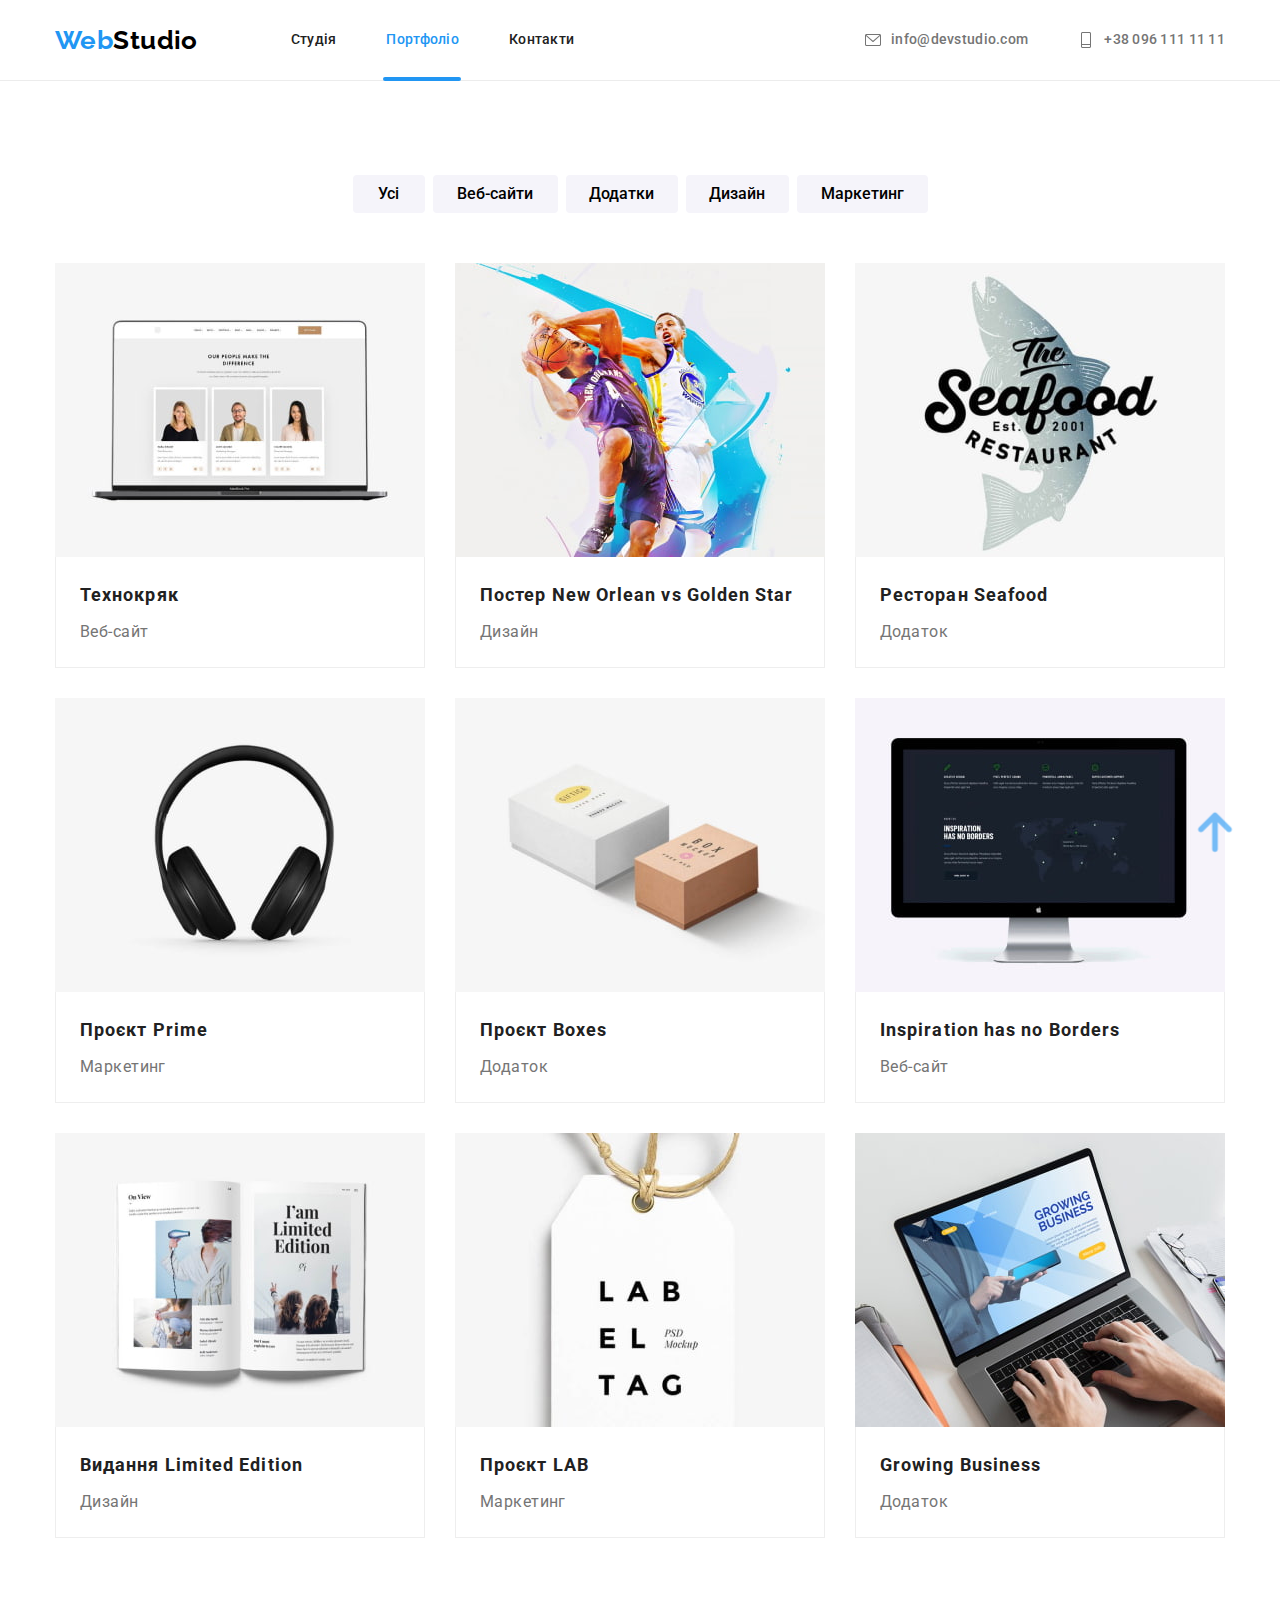
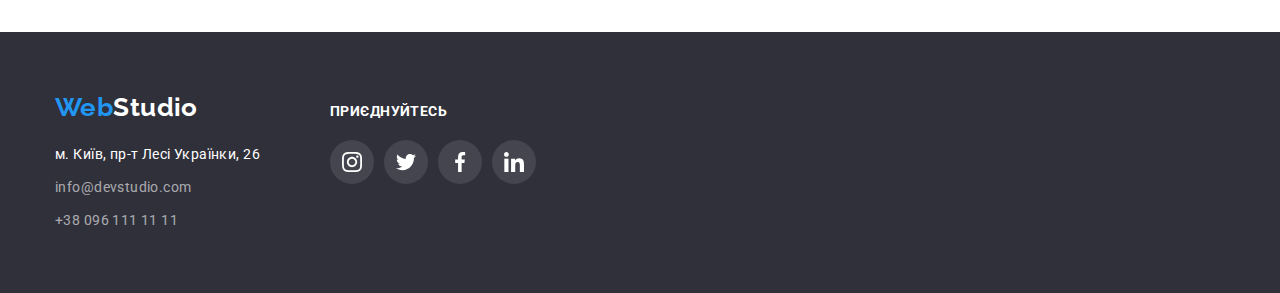
==== portfolio.html @ 7035fde2 "Initial commit" ====
<!DOCTYPE html>
<html lang="uk">
	<head>
		<meta charset="UTF-8" />
		<meta http-equiv="X-UA-Compatible" content="IE=edge" />
		<meta name="viewport" content="width=device-width, initial-scale=1.0" />
		<meta name="description" content="Веб Студія" />
		<title>Портфоліо</title>
		<link rel="preconnect" href="https://fonts.googleapis.com" />
		<link rel="preconnect" href="https://fonts.gstatic.com" crossorigin />
		<link href="https://fonts.googleapis.com/css2?family=Raleway:wght@700&family=Roboto:wght@400;500;700;900&display=swap" rel="stylesheet" />
		<link rel="stylesheet" href="https://cdnjs.cloudflare.com/ajax/libs/modern-normalize/1.1.0/modern-normalize.min.css">
		<link rel="stylesheet" href="./styles/styles.css" />
	</head>
	<body>
		<header class="header">
			<div class="container main-links">
			<nav
			class="main-nav">
				<a href="./index.html" class="logo" id="logo-up-link">
					<span class="logo-web">Web</span>Studio
				</a>
				<ul class="nav-list">
					<li class="nav-list-links"><a href="./index.html">Студія</a></li>
					<li class="nav-list-links"><a href="./portfolio.html" class="portfolio">Портфоліо</a></li>
					<li class="nav-list-links"><a href="">Контакти</a></li>
				</ul>
			</nav>

			<ul class="nav-contacts">
				<li class="nav-list-links"> 
				    <a href="mailto:info@devstudio.com"><svg class="nav-icon-mail">
					<use href="./images/icons-opt.svg#icon-envelope"></use></svg>info@devstudio.com</a>
			</li>
				<li class="nav-list-links">
					<a href="tel:+380961111111"><svg class="nav-icon-tel">
					<use href="./images/icons-opt.svg#icon-phone"></use></svg>+38 096 111 11 11</a>
				</li>
			</ul>
			</div>
		</header>
		<main>
			<section class="section-portfolio section-paddings">
				<div class="container">
				<h1 class="visually-hidden">Перелік портфоліо</h1>
					<ul class="portfolio-list-button">
					<li><button type="button" class="portfolio-button button-first">Усі</button></li>
					<li><button type="button" class="portfolio-button button-second"> Веб&#8209;сайти</button></li>
					<li><button type="button" class="portfolio-button button-third">Додатки</button></li>
					<li><button type="button" class="portfolio-button button-fourth">Дизайн</button></li>
					<li><button type="button" class="portfolio-button button-fifth">Маркетинг</button></li>
					</ul>

					<ul class="portfolio-list">
					<li>
						<a class="portfolio-link" href="">
							<div class="portfolio-description">
							<img src="./images/portfolio/img1.jpg" alt="ноутбук з картками працбвників" width="370" height="294" class="portfolio-img" />
							<p class="portfolio-img-description">Ресурс пропонує комплексні пропозиції з різним рівнем функціоналу та сервісів. Все це дозволить відвідувачу отримати вичерпні відомості про компанію чи приватну особу.</p>
							</div>
							<div class="portfolio-border">
							<h2 class="portfolio-title">Технокряк</h2>
							<p class="portfolio-text">Веб-сайт</p>
							</div>
						</a>
					</li>
					<li>
						<a class="portfolio-link" href="">
							<div class="portfolio-description">
							<img src="./images/portfolio/img2.jpg" alt="2 баскетболіста під час гри" width="370" height="294" />
							<p class="portfolio-img-description">Ресурс пропонує комплексні пропозиції з різним рівнем функціоналу та сервісів. Все це дозволить відвідувачу отримати вичерпні відомості про компанію чи приватну особу.</p>
							</div>
							<div class="portfolio-border">
							<h2 class="portfolio-title">Постер New Orlean vs Golden Star</h2>
							<p class="portfolio-text">Дизайн</p>
							</div>
						</a>
					</li>
					<li>
						<a class="portfolio-link" href="">
							<div class="portfolio-description">
							<img src="./images/portfolio/img3.jpg" alt="вивіска рибного ресторану" width="370" height="294" />
							<p class="portfolio-img-description">Ресурс пропонує комплексні пропозиції з різним рівнем функціоналу та сервісів. Все це дозволить відвідувачу отримати вичерпні відомості про компанію чи приватну особу.</p>
							</div>
							<div class="portfolio-border">
							<h2 class="portfolio-title">Ресторан Seafood</h2>
							<p class="portfolio-text">Додаток</p>
							</div>
						</a>
					</li>
					<li>
						<a class="portfolio-link" href="">
							<div class="portfolio-description">
							<img src="./images/portfolio/img4.jpg" alt="навушники" width="370" height="294" />
							<p class="portfolio-img-description">Ресурс пропонує комплексні пропозиції з різним рівнем функціоналу та сервісів. Все це дозволить відвідувачу отримати вичерпні відомості про компанію чи приватну особу.</p>
							</div>
							<div class="portfolio-border">
							<h2 class="portfolio-title">Проєкт Prime</h2>
							<p class="portfolio-text">Маркетинг</p>
							</div>
						</a>
					</li>
					<li>
						<a class="portfolio-link" href="">
							<div class="portfolio-description">
							<img src="./images/portfolio/img5.jpg" alt="дві картонні коробки" width="370" height="294" />
							<p class="portfolio-img-description">Ресурс пропонує комплексні пропозиції з різним рівнем функціоналу та сервісів. Все це дозволить відвідувачу отримати вичерпні відомості про компанію чи приватну особу.</p>
							</div>
							<div  class="portfolio-border">
							<h2 class="portfolio-title">Проєкт Boxes</h2>
							<p class="portfolio-text">Додаток</p>
							</div>
						</a>
					</li>
					<li>
						<a class="portfolio-link" href="">
							<div class="portfolio-description">
							<img src="./images/portfolio/img6.jpg" alt="монітор" width="370" height="294" />
							<p class="portfolio-img-description">Ресурс пропонує комплексні пропозиції з різним рівнем функціоналу та сервісів. Все це дозволить відвідувачу отримати вичерпні відомості про компанію чи приватну особу.</p>
							</div>
							<div  class="portfolio-border">
							<h2 class="portfolio-title">Inspiration has no Borders</h2>
							<p class="portfolio-text">Веб-сайт</p>
							</div>
						</a>
					</li>
					<li>
						<a class="portfolio-link" href="">
							<div class="portfolio-description">
							<img src="./images/portfolio/img7.jpg" alt="розгорнутий журнал" width="370" height="294" />
							<p class="portfolio-img-description">Ресурс пропонує комплексні пропозиції з різним рівнем функціоналу та сервісів. Все це дозволить відвідувачу отримати вичерпні відомості про компанію чи приватну особу.</p>
							</div>
							<div  class="portfolio-border">
							<h2 class="portfolio-title">Видання Limited Edition</h2>
							<p class="portfolio-text">Дизайн</p>
							</div>
						</a>
					</li>
					<li>
						<a class="portfolio-link" href="">
							<div class="portfolio-description">
							<img src="./images/portfolio/img8.jpg" alt="лейба" width="370" height="294" />
							<p class="portfolio-img-description">Ресурс пропонує комплексні пропозиції з різним рівнем функціоналу та сервісів. Все це дозволить відвідувачу отримати вичерпні відомості про компанію чи приватну особу.</p>
							</div>
							<div class="portfolio-border">
							<h2 class="portfolio-title">Проєкт LAB</h2>
							<p class="portfolio-text">Маркетинг</p>
							</div>
						</a>
					</li>
					<li>
						<a class="portfolio-link" href="">
							<div class="portfolio-description">
							<img src="./images/portfolio/img9.jpg" alt="людина за ноутбуком" width="370" height="294" />
							<p class="portfolio-img-description">Ресурс пропонує комплексні пропозиції з різним рівнем функціоналу та сервісів. Все це дозволить відвідувачу отримати вичерпні відомості про компанію чи приватну особу.</p>
							</div>
							<div class="portfolio-border">
							<h2 class="portfolio-title">Growing Business</h2>
							<p class="portfolio-text">Додаток</p>
							</div>
						</a>
					</li>
				</ul>
				</div>
			</section>
		</main>

		<footer class="footer">
		  <div class="container footer-sections">
			 <div class="footer-address">
			  <a href="./index.html" class="logo-footer">
				 <span class="logo-web">Web</span>Studio
			  </a>
			
			  <address>
				 <ul>
					<li class="address-item">
						<a href="https://goo.gl/maps/wGMn161sauySzobh9" target="_blank" rel="noopener noreferrer nofollow" class="footer-adress">м. Київ, пр-т Лесі Українки, 26</a>
					</li>
					<li class="address-item">
						<a href="mailto:info@devstudio.com" class="footer-contacts">info@devstudio.com</a>
					</li>
					<li class="address-item">
						<a href="tel:+380961111111" class="footer-contacts">+38 096 111 11 11</a>
					</li>
				</ul>
			  </address>
			 </div>
			 <div class="container-join">
				<p class="title-join">Приєднуйтесь</p>
				<ul class="join-list">
					<li class="join-item">
						<a class="join-link" href="">
							<svg class="join-icons" width="20px" height="20px">
								<use href="./images/icons-opt.svg#icon-instagram"></use>
							</svg>
						</a>
					</li>
					<li class="join-item">
						<a class="join-link" href="">
							<svg class="join-icons" width="20px" height="20px">
								<use href="./images/icons-opt.svg#icon-twitter"></use>
							</svg>
						</a>
					</li>
					<li class="join-item">
						<a class="join-link" href="">
							<svg class="join-icons" width="20px" height="20px">
								<use href="./images/icons-opt.svg#icon-facebook"></use>
							</svg>
						</a>
					</li>
					<li class="join-item">
						<a class="join-link" href="">
							<svg class="join-icons" width="20px" height="20px">
								<use href="./images/icons-opt.svg#icon-linkedin	"></use>
							</svg>
						</a>
					</li>
				</ul>
			 </div>
	      </div>
		</footer>

		<a class="up-link" href="#logo-up-link">
			<svg class="up-icon" width="50px" height="50px">
				<use href="./images/icons-opt.svg#icon-arrow-up"></use>
			</svg>
		</a>

		
	</body>
</html>
---- styles/styles.css ----
:root {
    --brand-color: #2196F3;
    --primary-text-color: #212121;
}

body {
    color: var(--primary-text-color);
    background-color: #FFFFFF;

    text-decoration: none;
    font-family: roboto, arial, sans-serif;
    letter-spacing: 0.03em;
    font-size: 14px;
}

h1,
h2,
h3,
h4,
h5,
h6,
ul,
p {
    margin: 0;
    padding: 0;
}

img {
    display: block;
}

.container {
    width: 1200px;
    padding-left: 15px;
    padding-right: 15px;
    margin-left: auto;
    margin-right: auto;
    /* outline: 2px solid red; */
}

.section-paddings {
    padding-top: 94px;
    padding-bottom: 94px;
}

/* Resets  */
.no-padding-bottom {
    padding-bottom: 0;
}

.no-padding-top {
    padding-top: 0;
}

/* Header */

.logo {
    margin-right: 93px;

    color: #000000;
    font-family: raleway, arial, sans-serif;
    font-weight: 700;
    font-size: 26px;
    line-height: 1.19;
}

.header {
    border-bottom: 1px solid #ECECEC;
}

.header ul {
    list-style: none;
}

.header a {
    text-decoration: none;
}


.logo-web {
    color: var(--brand-color);
}

.nav-list {
    display: flex;
    font-weight: 500;
    line-height: 1.14;
    letter-spacing: 0.02em;

}

.nav-contacts {
    margin-left: auto;
}

.nav-list a {
    color: var(--primary-text-color);
    display: inline-block;
    padding-top: 32px;
    padding-bottom: 32px;
    transition: color 250ms cubic-bezier(0.4, 0, 0.2, 1);
}

.nav-list a:hover,
.nav-list a:focus {
    color: var(--brand-color);

}

.nav-contacts {
    display: flex;
    font-weight: 500;
    line-height: 1.14;
    letter-spacing: 0.02em;
}

.nav-contacts a {
    color: #757575;
    display: inline-block;
    padding-top: 32px;
    padding-bottom: 32px;
    transition: color 250ms cubic-bezier(0.4, 0, 0.2, 1);
}



.nav-contacts a:hover,
.nav-contacts a:focus {
    color: var(--brand-color);
}



.nav-list .studio {
    color: var(--brand-color);
    position: relative;
}
.nav-list .studio::after,
.nav-list .portfolio::after {
position: absolute;
content: "";
width: 48px;
height: 4px;
bottom: -1px;
left: -2px;

background-color: var(--brand-color);
border-radius: 2px; 
}
.nav-list .portfolio::after {
width: 78px;
left: -3px;
}

.nav-list .portfolio {
    color: var(--brand-color);
    position: relative;
}

.main-links,
.main-nav {
    display: flex;
    align-items: center;
}

.nav-list-links a {
    display: flex;
    align-items: center;
}

.nav-list-links:not(:last-child) {
    margin-right: 50px;
}

.nav-icon-mail {
    width: 16px;
    height: 16px;
    fill: currentColor;
    margin-right: 10px;
}

.nav-icon-tel {
    width: 16px;
    height: 16px;
    fill: currentColor;
    margin-right: 10px;
}



/* hero */
.hero {
    max-width: 1600px;
    height: 600px;
    margin-left: auto;
    margin-right: auto;
    text-align: center;
    padding-top: 200px;
    padding-bottom: 200px;
    background-image: linear-gradient(rgba(47, 48, 58, 0.4), rgba(47, 48, 58, 0.4)), url(../images/bkg-image.jpg);
    background-position: center;
    background-size: cover;

}

.hero-title {
    width: 700px;
}

.main-title {
    margin-bottom: 30px;
    font-size: 44px;
    line-height: 1.36;
    font-weight: 900;
    text-align: center;
    letter-spacing: 0.06em;
    text-transform: uppercase;

    color: #FFFFFF;
}

.button-order {
    padding: 10px 32px;
    background-color: var(--brand-color);
    color: #FFFFFF;

    font-weight: 700;
    font-size: 16px;
    line-height: 1.88;
    text-align: center;
    letter-spacing: 0.06em;
    cursor: pointer;
    box-sizing: border-box;
    border: var(--brand-color);
    border-radius: 4px;
    transition: background-color 250ms cubic-bezier(0.4, 0, 0.2, 1), 
    box-shadow 250ms cubic-bezier(0.4, 0, 0.2, 1);
}

.button-order:hover,
.button-order:focus {
    background-color: #188CE8;
    box-shadow: 0px 4px 4px rgba(0, 0, 0, 0.15);
}

.visually-hidden {
    position: absolute;
    white-space: nowrap;
    width: 1px;
    height: 1px;
    overflow: hidden;
    border: 0;
    padding: 0;
    clip: rect(0 0 0 0);
    clip-path: inset(50%);
    margin: -1px;
}

/* Features */
.features h3 {
    font-weight: 700;
    line-height: 1.14;
    text-transform: uppercase;
}

.features p {
    line-height: 1.71;

    color: #757575;
}

.features ul {
    list-style: none;
}

.features-items {
    display: flex;
    gap: 30px;

}

.features-items h3 {
    margin-bottom: 10px;
    font-size: 14px;
}

.features-items li {
    width: calc((100%-3*30)/4)
}

.features-picture {

    width: 270px;
    height: 120px;
    display: flex;
    align-items: center;
    justify-content: center;
    margin-bottom: 30px;

    background-color: #F5F4FA;
}

.features-icon {
    width: 70px;
    height: 70px;
}


/* Our work */
.our-work {
    padding-bottom: 94px;
}

.section-title {
    font-weight: 700;
    font-size: 36px;
    line-height: 1.17;
    text-align: center;
    margin-bottom: 50px;
}

.our-work ul {
    list-style: none;
    display: flex;
    gap: 30px;
}

.our-work li {
    position: relative;
    width: calc((100%-2*30)/3);
}
.our-work-img-description {
    position: absolute;
    display: flex;
    align-items: center;
    justify-content: center;
    width: 100%;
    height: 70px;
    bottom: 0;

    font-weight: 700;
    font-size: 14px;
    line-height: 1.14;
    letter-spacing: 0.03em;
    text-transform: uppercase;
    
    color: #FFFFFF;
    background-color: rgba(47, 48, 58, 0.8);;
    
}

/* Our team */
.our-team {
    background-color: #F5F4FA;
}

.our-team-list {
    list-style: none;
    display: flex;
    gap: 30px;
}

.team-names {
    margin-bottom: 10px;
    font-weight: 500;
    font-size: 16px;
    line-height: 1.19;

    text-align: center;
}

.team-position {

    font-size: 16px;
    line-height: 1.19;
    text-align: center;
    margin-bottom: 16px;

    color: #757575;
}

.our-team-list li {
    width: calc((100%-3*30)/4);
    background-color: #FFFFFF;
}

.our-team .team-description {
    padding: 30px 32px;
}

.social-list {
    display: flex;
    list-style: none;
}

.social-items:not(:last-child) {
    margin-right: 10px;
}

.social-network {
    display: flex;
    width: 44px;
    height: 44px;
    justify-content: center;
    align-items: center;
    background-color: #FFFFFF;
    border-radius: 50%;
    fill: #AFB1B8;
    transition: background-color 250ms cubic-bezier(0.4, 0, 0.2, 1),
    fill 250ms cubic-bezier(0.4, 0, 0.2, 1);
}

.social-network:hover,
.social-network:focus {
    background-color: var(--brand-color);
    fill: #FFFFFF;
}

.social-icon {
    width: 20px;
    height: 20px;
}

.our-team-item {
    box-shadow: 0px 1px 3px rgba(0, 0, 0, 0.12), 0px 1px 1px rgba(0, 0, 0, 0.14), 0px 2px 1px rgba(0, 0, 0, 0.2);
    border-radius: 0px 0px 4px 4px;
}

/* Our clients  */

.clients-list {
    display: flex;
    list-style: none;
    gap: 30px;
}

.client-link {
    display: flex;
    justify-content: center;
    align-items: center;
    width: 170px;
    height: 92px;
    fill: #AFB1B8;

    border: 1px solid #AFB1B8;
    border-radius: 4px;
    transition: fill 250ms cubic-bezier(0.4, 0, 0.2, 1),
    border 250ms cubic-bezier(0.4, 0, 0.2, 1);
}

.client-icon {
    width: 106px;
    height: 60px;
}

.client-link:hover,
.client-link:focus {
    fill: var(--brand-color);
    border: 1px solid var(--brand-color);
}

/* Footer  */
.footer {
    padding-top: 60px;
    padding-bottom: 60px;

    background-color: #2F303A;
}


.footer a {
    text-decoration: none;
    font-style: normal;
}

.logo-footer {
    display: flex;
    margin-bottom: 20px;
    font-family: raleway, arial, sans-serif;
    font-weight: 700;
    font-size: 26px;
    line-height: 1.19;
    color: #FFFFFF;
}

.footer ul {
    list-style: none;

}

.footer-adress {
    line-height: 1.71;

    color: #FFFFFF;
}

.footer-contacts {
    line-height: 1.71;
    color: rgba(255, 255, 255, 0.6);
    transition: color 250ms cubic-bezier(0.4, 0, 0.2, 1);
}

.footer-contacts:hover,
.footer-contacts:focus {
    color: var(--brand-color);
}

/* .footer-contacts:focus {
    color: var(--brand-color);
} */

.footer .address-item:not(:last-child) {
    margin-bottom: 9px;

}

.footer-address {
    margin-right: 70px;
}

.footer-sections {
    display: flex;
    align-items: baseline;
}

.container-join {
    width: 206px;
}

.title-join {
    margin-bottom: 20px;
    font-weight: 700;
    font-size: 14px;
    line-height: 1.14;
    letter-spacing: 0.03em;
    text-transform: uppercase;

    color: #FFFFFF;
}

.join-list {
    display: flex;
    gap: 10px;
}

.join-link {
    display: flex;
    justify-content: center;
    align-items: center;
    width: 44px;
    height: 44px;
    border-radius: 50%;
    background-color: #FFFFFF1A;
    margin-bottom: 0;
    transition: background-color 250ms cubic-bezier(0.4, 0, 0.2, 1);
}

.join-icons {
    fill: #FFFFFF;
}

.join-link:hover,
.join-link:focus {
    background-color: var(--brand-color);

}

/* Portfolio page */
/* Buttons */
.portfolio-button {
    border: 0px;
    background-color: #F5F4FA;
    border-radius: 4px;

    font-weight: 500;
    font-size: 16px;
    line-height: 1.62;
    text-align: center;
    cursor: pointer;
    transition: background-color 250ms cubic-bezier(0.4, 0, 0.2, 1),
    color 250ms cubic-bezier(0.4, 0, 0.2, 1),
    box-shadow 250ms cubic-bezier(0.4, 0, 0.2, 1);
}

.button-first {
    padding: 6px 25.5px;
}

.button-second {
    padding: 6px 24.5px;
}

.button-third {
    padding: 6px 23.5px;
}

.button-fourth {
    padding: 6px 23.5px;
}

.button-fifth {
    padding: 6px 24px;
}

.portfolio-button:hover,
.portfolio-button:focus {
    background-color: var(--brand-color);
    color: #FFFFFF;
    box-shadow: 0px 3px 1px rgba(0, 0, 0, 0.1), 0px 1px 2px rgba(0, 0, 0, 0.08), 0px 2px 2px rgba(0, 0, 0, 0.12);
}

.portfolio-list-button {
    list-style: none;
    display: flex;
    gap: 8px;
    justify-content: center;
    margin-bottom: 50px;
}

.portfolio-cont {
    padding-bottom: 50px;
}

/* Section portfolio */

.section-portfolio ul {
    list-style: none;
}

.section-portfolio a {
    display: block;
    text-decoration: none;
    color: var(--primary-text-color);
}

.portfolio-title {
    margin-bottom: 4px;

    font-weight: 700;
    font-size: 18px;
    line-height: 2;
    letter-spacing: 0.06em;

}

.portfolio-text {
    font-weight: 400;
    font-size: 16px;
    line-height: 1.88;

    color: #757575;
}

.portfolio-list {
    display: flex;
    flex-wrap: wrap;
    gap: 30px;

}

.portfolio-border {
    border-left: 1px solid #EEEEEE;
    border-right: 1px solid #EEEEEE;
    border-bottom: 1px solid #EEEEEE;
    /* width: 370px; */
}

.portfolio-border  {
    padding: 20px 24px;
}

.portfolio-link {
    transition: box-shadow 250ms cubic-bezier(0.4, 0, 0.2, 1);
    
}
.portfolio-description {
position: relative;
height: 100%;
overflow: hidden;
}


.portfolio-link:hover,
.portfolio-link:focus {
    box-shadow: 0px 1px 1px rgba(0, 0, 0, 0.12), 0px 4px 4px rgba(0, 0, 0, 0.06), 1px 4px 6px rgba(0, 0, 0, 0.16);
}
.portfolio-img-description {
position: absolute;
width: 370px;
height: 294px;
bottom: 0;
transform: translateY(100%);
transition: transform 250ms cubic-bezier(0.4, 0, 0.2, 1);
padding: 63px 24px;
    
font-style: normal;
font-weight: 400;
font-size: 18px;
line-height: 1.56;
letter-spacing: 0.03em;
    
        


    background-color: rgba(33, 150, 243, 0.9);;
    color: #FFFFFF;
}
.portfolio-link:hover .portfolio-img-description,
.portfolio-link:focus .portfolio-img-description {
transform: translateY(0%);
}

/* Backdrope */
.backdrop {
    position: fixed;
    top: 0;
    left:0;
    
    width: 100%;
    height: 100%;
    opacity: 1;
    
    transition: opacity 250ms cubic-bezier(0.4, 0, 0.2, 1);
    
    background-color: rgba(0, 0, 0, 0.2);;
}
.is-hidden {
    opacity: 0;
    pointer-events: none;
    /* visibility: hidden; */
}
.backdrop .modal {
    position: absolute;
    top: 50%;
    left: 50%;
    transform: translate(-50%, -50%) scale(1);
    
    min-width: 528px;
    min-height: 581px;
    
    background-color: #FFFFFF;

    transition: transform 250ms cubic-bezier(0.4, 0, 0.2, 1);
}
.backdrop.is-hidden .modal{
    transform: translate(-50%, -50%) scale(0.9);
}
.modal-button-close {
    position: absolute;
    top: 8px;
    right: 8px;

    width: 30px;
    height: 30px;
    border-radius: 50%;
    background: #FFFFFF;
    border: 1px solid rgba(0, 0, 0, 0.1);
    cursor: pointer;

}

.modal-button-icon {
    position: absolute;
    top: 50%;
    left: 50%;
    transform: translate(-50%, -50%);   
}

/* UP button(link) */
.up-link {
    position: fixed;
    bottom: 40px;
    right: 40px;
    
}
.up-link {
    fill: var(--brand-color);
    opacity: 0.6;
    transform: scale(0.9);
    transition: opacity 250ms cubic-bezier(0.4, 0, 0.2, 1),
    transform 250ms cubic-bezier(0.4, 0, 0.2, 1);
}
.up-link:hover {
    opacity: 1;
    transform: scale(1.1);
}
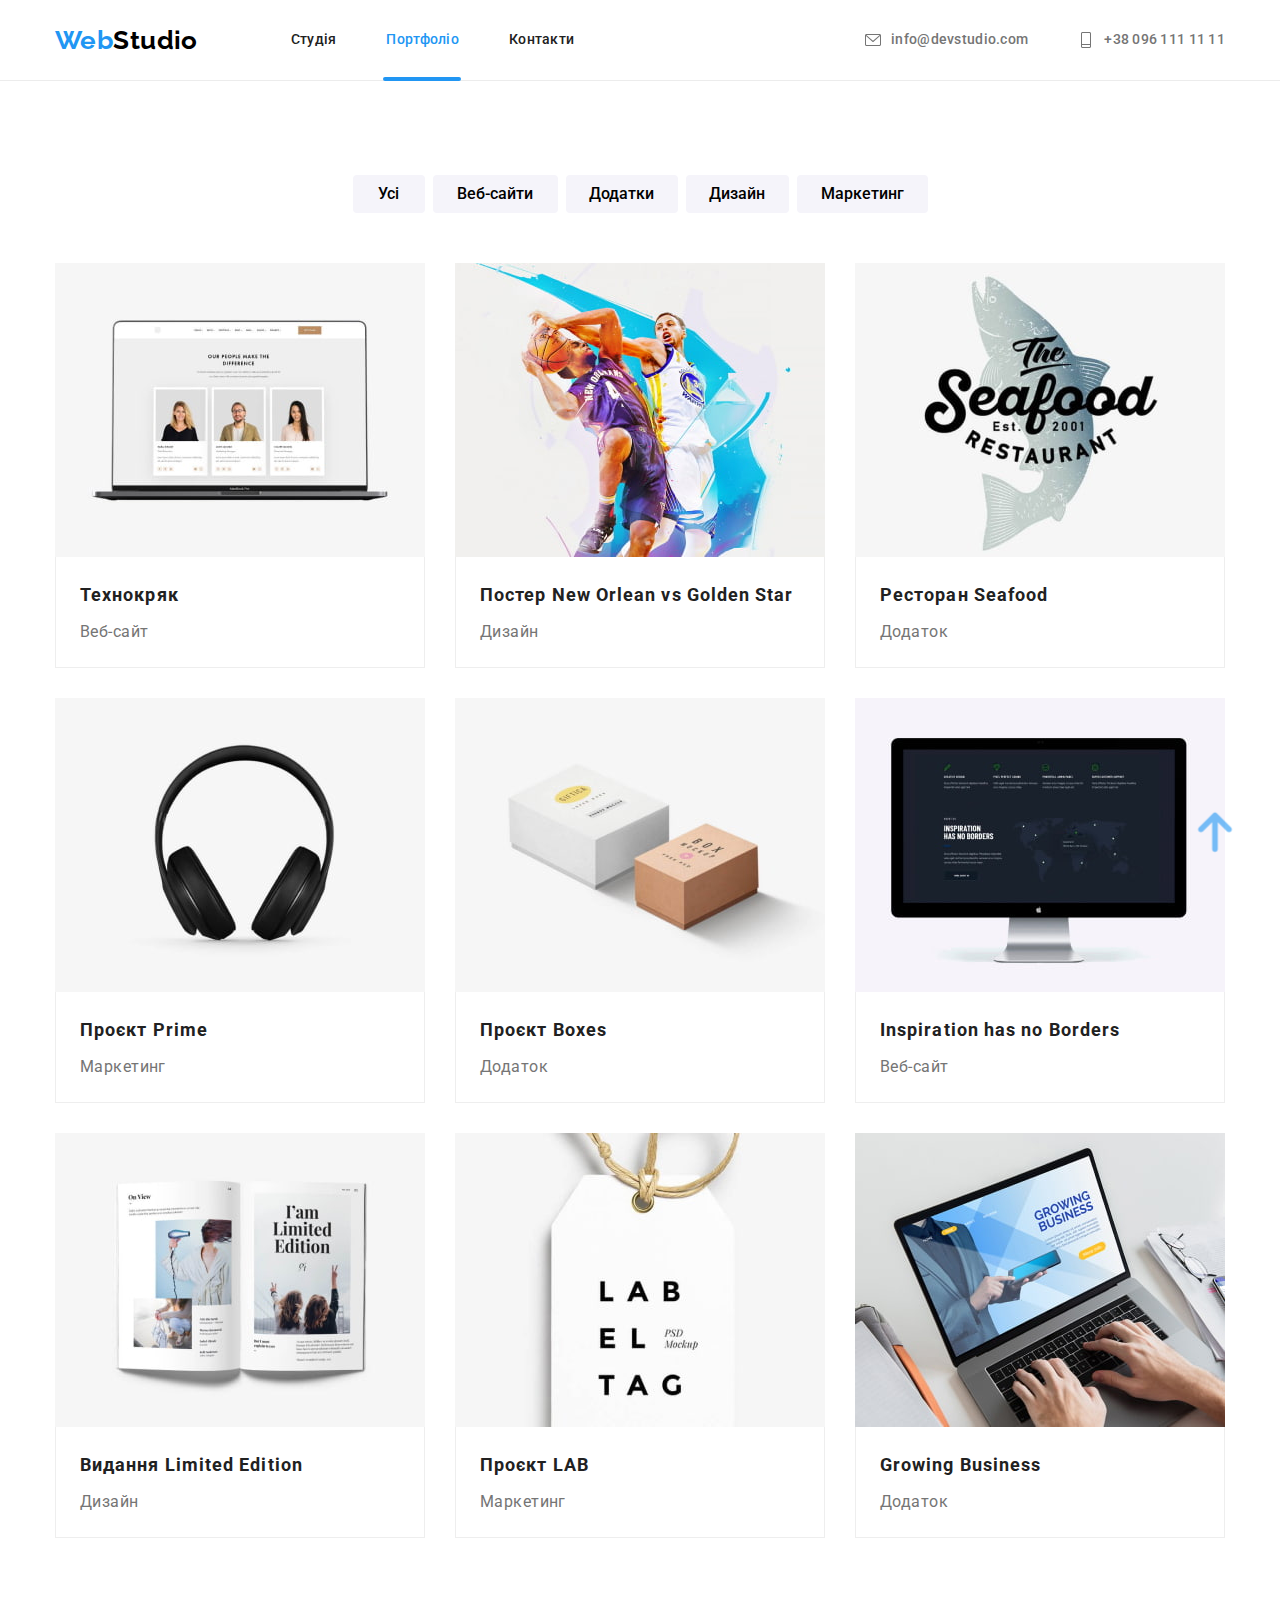
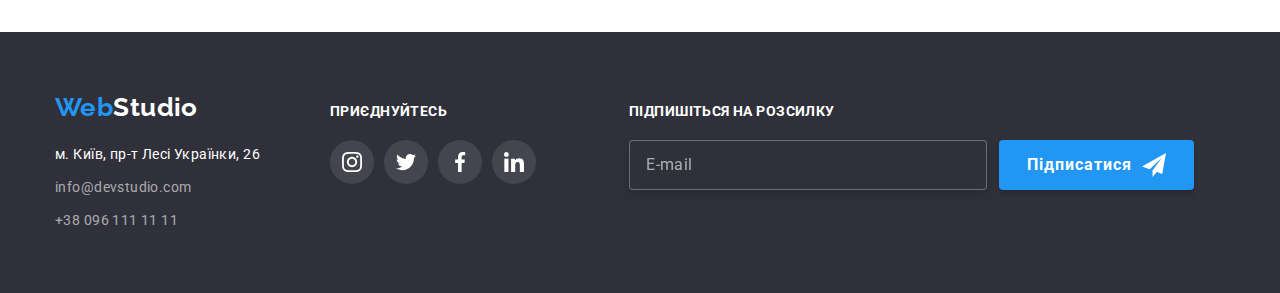
==== commit 428d52e1: "add 6th hw" ====
--- a/portfolio.html
+++ b/portfolio.html
@@ -219,6 +219,15 @@
 					</li>
 				</ul>
 			 </div>
+			 <div class="footer-subscription" role="group">
+				<p class="title-join">Підпишіться на розсилку</p>
+				<form class="footer-form-div" >
+				<label class="footer-subscription-label">
+					<input class="input-email" type="email" name="email" placeholder="E-mail"></label>
+					<button class="subscription-button" type="submit"><span class="subscription-button-text">Підписатися</span><svg class="subscription-icon" width="24px" height="24px">
+						<use href="./images/icons-opt.svg#icon-send"></use>
+					</svg> </button></form>
+			 </div>
 	      </div>
 		</footer>
 
--- a/styles/styles.css
+++ b/styles/styles.css
@@ -525,6 +525,7 @@
 
 .container-join {
     width: 206px;
+    margin-right: 93px;
 }
 
 .title-join {
@@ -564,6 +565,67 @@
     background-color: var(--brand-color);
 
 }
+.footer-form-div {
+    display: flex;
+}
+.footer-subscription-label{
+    margin-right: 12px;
+}
+.input-email {
+    width: 358px;
+    height: 50px;
+    padding-left: 16px;
+    background-color: #2F303A;
+    border: 1px solid rgba(255, 255, 255, 0.3);
+    filter: drop-shadow(0px 4px 4px rgba(0, 0, 0, 0.15));
+    border-radius: 4px;
+    color: #FFFFFF;
+}
+.input-email:focus {
+    outline: none;
+    border-color: var(--brand-color);
+}
+
+
+.input-email::placeholder {
+    
+    font-family: roboto,arial,sans-serif;
+    font-weight: 400;
+    font-size: 16px;
+    line-height: 1.25;
+    letter-spacing: 0.03em;
+        
+    color: rgba(255, 255, 255, 0.6);
+}
+.subscription-button {
+    display: flex;
+    align-items: center;
+    justify-content: center;
+    gap: 10px;
+    padding: 10px 28px;
+    cursor: pointer;
+
+    background-color: #2196F3;
+    box-shadow: 0px 4px 4px rgba(0, 0, 0, 0.15);
+    border: 0px;
+    border-radius: 4px;
+    transition: background-color 250ms cubic-bezier(0.4, 0, 0.2, 1),
+    box-shadow 250ms cubic-bezier(0.4, 0, 0.2, 1);
+}
+.subscription-button:hover,
+.subscription-button:focus {
+    background-color: #188CE8;
+    box-shadow: 0px 4px 4px rgba(0, 0, 0, 0.15);
+}
+.subscription-button-text {
+    font-weight: 700;
+    font-size: 16px;
+    line-height: 1.88;
+    font-family: roboto, arial, sans-serif;
+    
+    letter-spacing: 0.06em;
+    color: #FFFFFF;
+}
 
 /* Portfolio page */
 /* Buttons */
@@ -710,7 +772,7 @@
 transform: translateY(0%);
 }
 
-/* Backdrope */
+/* Backdrope and modal window*/
 .backdrop {
     position: fixed;
     top: 0;
@@ -727,7 +789,7 @@
 .is-hidden {
     opacity: 0;
     pointer-events: none;
-    /* visibility: hidden; */
+    
 }
 .backdrop .modal {
     position: absolute;
@@ -735,6 +797,7 @@
     left: 50%;
     transform: translate(-50%, -50%) scale(1);
     
+    padding: 40px;
     min-width: 528px;
     min-height: 581px;
     
@@ -765,6 +828,151 @@
     left: 50%;
     transform: translate(-50%, -50%);   
 }
+.modal-text {
+    margin-bottom: 12px;
+    font-weight: 700;
+    font-size: 20px;
+    line-height: 1.15;
+    text-align: center;
+    letter-spacing: 0.03em;
+    
+    
+}
+.modal-form {
+    
+}
+.form-field {
+    position: relative;
+    display: flex;
+    flex-direction: column;
+    width: 100%;
+    
+}
+.inline-direction {
+    display: flex;
+    padding-left: 14px;
+    align-items: center;
+    margin-top: 20px;
+    margin-bottom: 30px;
+    flex-direction: row;
+    cursor: pointer;
+
+}
+.modal-icon {
+    position: absolute;
+    bottom: 11px;
+    left: 12px;
+    transition: fill 250ms cubic-bezier(0.4, 0, 0.2, 1);
+
+}
+.field-label { 
+    font-weight: 400;
+    font-size: 12px;
+    line-height: 1.17;
+    letter-spacing: 0.01em;
+    
+    color: #757575;
+}
+.field-label:not(:last-child) {
+    margin-bottom: 4px;
+}
+.form-input {
+    padding-left: 42px;
+    min-height: 40px;
+    border: 1px solid rgba(33, 33, 33, 0.2);
+    border-radius: 4px;
+    transition: border 250ms cubic-bezier(0.4, 0, 0.2, 1);
+    
+}
+
+.form-field:focus-within > .form-input, 
+.form-field:focus-within > .form-textarea {
+    outline: none;
+    border: 1px solid var(--brand-color);
+    
+    
+}
+.form-field:focus-within > .modal-icon {
+    fill: var(--brand-color);
+}
+.form-textarea {
+    min-height: 120px;
+    padding: 12px 16px;
+    resize: none;
+    border: 1px solid rgba(33, 33, 33, 0.2);
+    border-radius: 4px;
+    transition: border 250ms cubic-bezier(0.4, 0, 0.2, 1);
+}
+.checkbox-label {
+    display: flex;
+    align-items: center;
+}
+.form-input-checkbox {
+    position: absolute;
+    white-space: nowrap;
+    width: 1px;
+    height: 1px;
+    overflow: hidden;
+    border: 0;
+    padding: 0;
+    clip: rect(0 0 0 0);
+    clip-path: inset(50%);
+    margin: -1px;
+}
+.form-input-checkbox:checked + .checkbox-icon {
+
+    width: 16px;
+    height: 15px;
+    border: 0;
+    background-image: url(../images/icon-check.svg);
+    background-origin: border-box;
+    background-size: contain;
+    
+    
+}
+
+
+.checkbox-icon {
+    display: inline-block;
+    width: 16px;
+    height: 15px;
+    margin-right: 8px;
+    border: 2px solid #212121;
+    border-radius: 3px;
+    cursor: pointer;
+
+}
+
+
+.agreed-text {
+
+    font-size: 14px;
+    line-height: 1.71;
+        
+    letter-spacing: 0.03em;
+    color: #757575;
+    cursor: pointer;
+}
+.agreed-link {
+    font-family: roboto, arial, sans-serif;
+       
+    font-weight: 400;
+    font-size: 14px;
+    line-height: 1.71;
+    letter-spacing: 0.03em;
+    color: var(--brand-color);
+}
+.alt-submit-button {
+    padding: 10px 52px;
+    color: #FFFFFF;
+    margin: 0 auto;
+
+    font-weight: 700;
+    font-size: 16px;
+    line-height: 1.88;
+
+    letter-spacing: 0.06em;
+}
 
 /* UP button(link) */
 .up-link {
